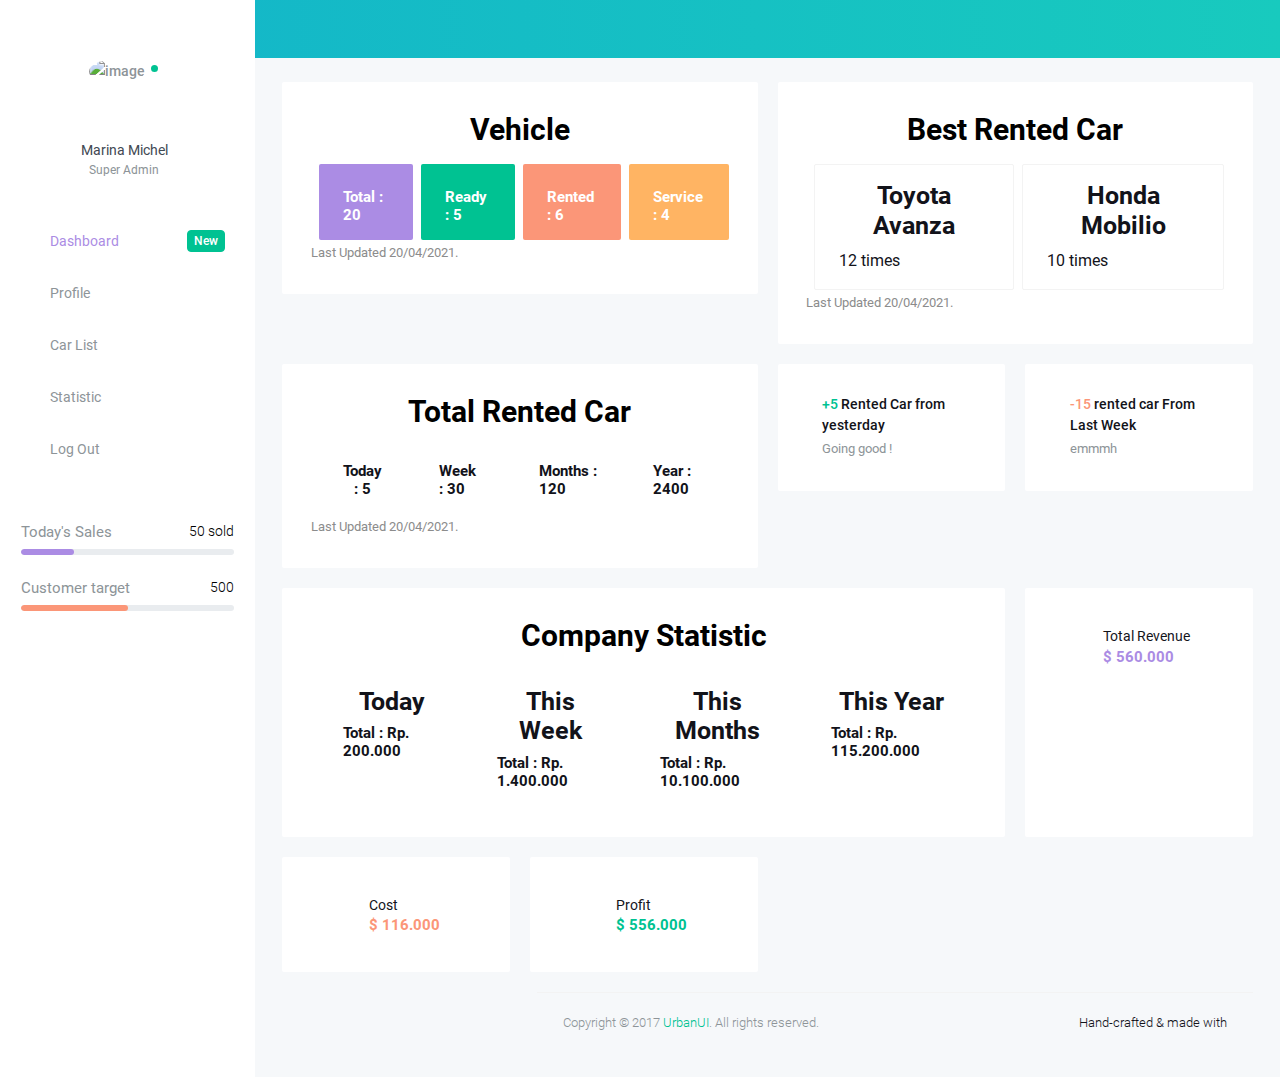
==== index.html @ 33c255e0 "second commit" ====
<!DOCTYPE html>
<html lang="en">

<head>
  <!-- Required meta tags -->
  <meta charset="utf-8">
  <meta name="viewport" content="width=device-width, initial-scale=1, shrink-to-fit=no">
  <title>IO-Track</title>
  <!-- plugins:css -->
  <link rel="stylesheet" href="node_modules/mdi/css/materialdesignicons.min.css">
  <link rel="stylesheet" href="node_modules/simple-line-icons/css/simple-line-icons.css">
  <link rel="stylesheet" href="node_modules/flag-icon-css/css/flag-icon.min.css">
  <link rel="stylesheet" href="node_modules/perfect-scrollbar/dist/css/perfect-scrollbar.min.css">
  <!-- endinject -->
  <!-- plugin css for this page -->
  <link rel="stylesheet" href="node_modules/font-awesome/css/font-awesome.min.css" />
  <link rel="stylesheet" href="node_modules/jquery-bar-rating/dist/themes/fontawesome-stars.css">
  <link rel="stylesheet" href="https://use.fontawesome.com/releases/v5.15.3/css/all.css" 
  integrity="sha384-SZXxX4whJ79/gErwcOYf+zWLeJdY/qpuqC4cAa9rOGUstPomtqpuNWT9wdPEn2fk" crossorigin="anonymous">
  <!-- End plugin css for this page -->
  <!-- inject:css -->
  <link rel="stylesheet" href="css/style.css">
  <!-- endinject -->
  <link rel="shortcut icon" href="images/favicon.png" />
</head>
<body>
  <div class="container-scroller">
    <!-- partial:partials/_navbar.html -->
    <nav class="navbar col-lg-12 col-12 p-0 fixed-top d-flex flex-row">
      <div class="text-center navbar-brand-wrapper d-flex align-items-top justify-content-center">
        <a class="navbar-brand brand-logo" href="index.html"><h2>IO Track</h2></a>
        <a class="navbar-brand brand-logo-mini" href="index.html"><h2>IO</h2></a>
      </div>
    </nav>
    <!-- partial -->
    <div class="container-fluid page-body-wrapper">
      <div class="row row-offcanvas row-offcanvas-right">
        <!-- partial:partials/_settings-panel.html -->

        <!-- partial -->
        <!-- partial:partials/_sidebar.html -->
        <nav class="sidebar sidebar-offcanvas" id="sidebar">
          <ul class="nav">
            <li class="nav-item nav-profile">
              <div class="nav-link">
                <div class="profile-image">
                  <img src="http://via.placeholder.com/100x100/f4f4f4/000000" alt="image"/>
                  <span class="online-status online"></span> <!--change class online to offline or busy as needed-->
                </div>
                <div class="profile-name">
                  <p class="name">
                    Marina Michel
                  </p>
                  <p class="designation">
                    Super Admin
                  </p>
                </div>
              </div>
            </li>
            <li class="nav-item">
              <a class="nav-link" href="index.html">
                <i class="icon-rocket menu-icon"></i>
                <span class="menu-title text-info">Dashboard</span>
                <span class="badge badge-success">New</span>
              </a>
            </li>
            <li class="nav-item">
              <a class="nav-link" href="pages/ui-features/notifications.html">
                <i class="icon-bell menu-icon"></i>
                <span class="menu-title">Profile</span>
              </a>
            </li>
            <li class="nav-item">
              <a class="nav-link" href="pages/ui-features/notifications.html">
                <i class="icon-bell menu-icon"></i>
                <span class="menu-title">Car List</span>
              </a>
            </li>
            <li class="nav-item">
              <a class="nav-link" href="pages/ui-features/notifications.html">
                <i class="icon-bell menu-icon"></i>
                <span class="menu-title">Statistic</span>
              </a>
            </li>
            <li class="nav-item">
              <a class="nav-link" href="pages/ui-features/notifications.html">
                <i class="icon-bell menu-icon"></i>
                <span class="menu-title">Log Out</span>
              </a>
            </li>
            <li class="mt-4 nav-item nav-progress">
              <h6 class="nav-progress-heading mt-4 font-weight-normal">
                Today's Sales
                <span class="nav-progress-sub-heading">
                  50 sold
                </span>
              </h6>
              <div class="progress progress-sm">
                <div class="progress-bar bg-info" role="progressbar" style="width: 25%" aria-valuenow="25" aria-valuemin="0" aria-valuemax="100"></div>
              </div>
              <h6 class="nav-progress-heading mt-4 font-weight-normal">
                Customer target
                <span class="nav-progress-sub-heading">
                  500
                </span>
              </h6>
              <div class="progress progress-sm">
                <div class="progress-bar bg-danger" role="progressbar" style="width: 50%" aria-valuenow="50" aria-valuemin="0" aria-valuemax="100"></div>
              </div>
            </li>
          </ul>
        </nav>
        <!-- partial -->
        <div class="content-wrapper">
        
        <div class="row">

        <!-- Vehicle Card Start -->
          <div class="col-sm grid-margin">
            <div class="card">
              <div class="card-body">
                <h2 class="card-title mb-0 text-center">Vehicle</h2>
                <div class="d-flex justify-content-between align-items-center">
                  <div class="d-inline-block pt-3">
                    <div class="d-lg-flex">

                      <div class="card bg-info ml-2 text-white py-3 px-4">
                        <h2 class="text-center"><i class="fas fa-server"></i></h2>
                        <h6 class="mb-0">Total : 20</h6>
                        <div class="d-flex align-items-center ml-lg-2">
                          <i class="mdi mdi-clock text-muted"></i>
                        </div>
                     </div>
                      <div class="card bg-success ml-2 text-white py-3 px-4">
                        <h2 class="text-center"><i class="fas fa-car-side"></i></h2>
                        <h6 class="mb-0">Ready : 5</h6>
                      <div class="d-flex align-items-center ml-lg-2">
                        <i class="mdi mdi-clock text-muted"></i>  
                      </div>
                      </div>
                      <div class="card bg-danger ml-2 text-white py-3 px-4">
                        <h2 class="text-center"><i class="fas fa-bookmark"></i></h2>
                        <h6 class="mb-0">Rented : 6</h6>
                      <div class="d-flex align-items-center ml-lg-2">
                        <i class="mdi mdi-clock text-muted"></i>  
                      </div>
                      </div>
                      <div class="card bg-warning ml-2 text-white py-3 px-4">
                        <h2 class="text-center"><i class="fas fa-wrench"></i></h2>
                        <h6 class="mb-0">Service : 4</h6>
                      <div class="d-flex align-items-center ml-lg-2">
                        <i class="mdi mdi-clock text-muted"></i>  
                      </div>
                      </div>
                   
                    </div>
                    <small class="text-gray">Last Updated 20/04/2021.</small>
                  </div>
                </div>
              </div>
            </div>
          </div>
          <div class="col-sm grid-margin">
            <div class="card">
              <div class="card-body">
                <h2 class="card-title mb-0 text-center">Best Rented Car</h2>
                <div class="d-flex justify-content-between align-items-center">
                  <div class="d-inline-block pt-3">
                    <div class="d-lg-flex">

                      <div class="card border border-red ml-2 py-3 px-4">
                        <h3 class="text-center">Toyota Avanza</h3>
                        <h7 class="mb-0">12 times</h7>
                        <div class="d-flex align-items-center ml-lg-2">
                          <i class="mdi mdi-clock text-muted"></i>
                        </div>
                      </div>
                      <div class="card border border-red ml-2 py-3 px-4">
                        <h3 class="text-center">Honda Mobilio</h3>
                        <h7 class="mb-0">10 times</h7>
                        <div class="d-flex align-items-center ml-lg-2">
                         <i class="mdi mdi-clock text-muted"></i>
                       </div>
                      </div>
                   
                    </div>
                    <small class="text-gray">Last Updated 20/04/2021.</small>
                  </div>
                </div>
              </div>
            </div>
          </div>
          <div class="col-sm grid-margin">
            <div class="card">
              <div class="card-body">
                <h2 class="card-title mb-0 text-center">Total Rented Car</h2>
                <div class="d-flex justify-content-between ">
                  <div class="d-inline-block pt-3">
                    <div class="d-lg-flex">

                      <div class="card ml-2 py-3 px-4 text-center">
                        
                        <h6 class="mb-0">Today : 5</h6>
                        <div class="d-flex align-items-center ml-lg-2">
                         
                        </div>
                     </div>
                      <div class="card ml-2 py-3 px-4">
                        
                        <h6 class="mb-0">Week : 30</h6>
                      <div class="d-flex align-items-center ml-lg-2">
                       
                      </div>
                      </div>
                      <div class="card ml-2 py-3 px-4">
                      
                        <h6 class="mb-0">Months : 120</h6>
                      <div class="d-flex align-items-center ml-lg-2">
                      
                      </div>
                      </div>
                      <div class="card ml-2 py-3 px-4">
            
                        <h6 class="mb-0">Year : 2400</h6>
                      <div class="d-flex align-items-center ml-lg-2">
                        
                      </div>
                      </div>
                   
                    </div>
                    <small class="text-gray">Last Updated 20/04/2021.</small>
                  </div>
                </div>
              </div>
            </div>
          </div>
          <div class="col-md-6 col-lg-3 grid-margin">
            <div class="card">
              <div class="card-body">
                <div class="wrapper d-md-flex align-items-center justify-content-center text-center text-md-left">
                  <i class="mdi mdi-linkedin icon-lg text-linkedin"></i>
                  <div class="wrapper ml-md-3">
                    <p class="mb-0 font-weight-medium"><span class="text-success">+5</span> Rented Car from yesterday</p>
                    <small class="text-muted mb-0">Going good !</small>
                  </div>
                </div>
              </div>
            </div>
          </div>
          <div class="col-md-6 col-lg-3 grid-margin">
            <div class="card">
              <div class="card-body">
                <div class="wrapper d-md-flex align-items-center justify-content-center text-center text-md-left">
                  <i class="mdi mdi-linkedin icon-lg text-linkedin"></i>
                  <div class="wrapper ml-md-3">
                    <p class="mb-0 font-weight-medium"><span class="text-danger">-15</span> rented car From Last Week</p>
                    <small class="text-muted mb-0">emmmh</small>
                  </div>
                </div>
              </div>
            </div>
          </div>
        <div class="col-sm grid-margin">
          <div class="card">
            <div class="card-body">
              <h2 class="card-title mb-0 text-center">Company Statistic</h2>
              <div class="d-flex justify-content-between align-items-center">
                <div class="d-inline-block pt-3">
                  <div class="d-lg-flex">

                    <div class="card ml-2 py-3 px-4">
                      <h3 class="text-center">Today</h3>
                      <h6 class="mb-0">Total : Rp. 200.000</h6>
                      <div class="d-flex align-items-center ml-lg-2">
                        <i class="mdi mdi-clock text-muted"></i>
                      </div>
                    </div>
                    <div class="card ml-2 py-3 px-4">
                      <h3 class="text-center">This Week</h3>
                      <h6 class="mb-0">Total : Rp. 1.400.000</h6>
                      <div class="d-flex align-items-center ml-lg-2">
                        <i class="mdi mdi-clock text-muted"></i>
                      </div>
                    </div>
                    <div class="card ml-2 py-3 px-4">
                      <h3 class="text-center">This Months</h3>
                      <h6 class="mb-0">Total : Rp. 10.100.000</h6>
                      <div class="d-flex align-items-center ml-lg-2">
                        <i class="mdi mdi-clock text-muted"></i>
                      </div>
                    </div>
                    <div class="card ml-2 py-3 px-4">
                      <h3 class="text-center">This Year</h3>
                      <h6 class="mb-0">Total : Rp. 115.200.000</h6>
                      <div class="d-flex align-items-center ml-lg-2">
                        <i class="mdi mdi-clock text-muted"></i>
                      </div>
                    </div>
                  
                </div>
              </div>
            </div>
          </div>
        </div>

        </div>

        <div class="col-md-6 col-lg-3 grid-margin stretch-card">
          <div class="card">
            <div class="card-body">
              <div class="d-flex align-items-center justify-content-md-center">
                <i class="mdi mdi-chart-line-stacked icon-lg text-danger"></i>
                <div class="ml-3">
                  <h2><i class="fas fa-dollar-sign"></i></h2>
                  <p class="mb-0">Total Revenue</p>
                  <h6 class="text-info">$ 560.000</h6>
                </div>
              </div>
            </div>
          </div>
        </div>
        <div class="col-md-6 col-lg-3 grid-margin stretch-card">
          <div class="card">
            <div class="card-body">
              <div class="d-flex align-items-center justify-content-md-center">
                <i class="mdi mdi-chart-line-stacked icon-lg text-danger"></i>
                <div class="ml-3">
                  <h2><i class="fas fa-dollar-sign"></i></h2>
                  <p class="mb-0">Cost</p>
                  <h6 class="text-danger">$ 116.000</h6>
                </div>
              </div>
            </div>
          </div>
        </div>
        <div class="col-md-6 col-lg-3 grid-margin stretch-card">
          <div class="card">
            <div class="card-body">
              <div class="d-flex align-items-center justify-content-md-center">
                <i class="mdi mdi-chart-line-stacked icon-lg text-danger"></i>
                <div class="ml-3">
                  <h2><i class="fas fa-dollar-sign"></i></h2>
                  <p class="mb-0">Profit</p>
                  <h6 class="text-success">$ 556.000</h6>
                </div>
              </div>
            </div>
          </div>
        </div>
        <!-- Vehicle Card End -->
        </div>
        <!-- content-wrapper ends -->
        <!-- partial:partials/_footer.html -->
        <footer class="footer">
          <div class="container-fluid clearfix">
            <span class="text-muted d-block text-center text-sm-left d-sm-inline-block">Copyright © 2017 <a href="#">UrbanUI</a>. All rights reserved.</span>
            <span class="float-none float-sm-right d-block mt-1 mt-sm-0 text-center">Hand-crafted & made with <i class="mdi mdi-heart text-danger"></i></span>
          </div>
        </footer>
        <!-- partial -->
      </div>
      <!-- row-offcanvas ends -->
    </div>
    <!-- page-body-wrapper ends -->
  </div>
  <!-- container-scroller -->

  <!-- plugins:js -->
  <script src="node_modules/jquery/dist/jquery.min.js"></script>
  <script src="node_modules/popper.js/dist/umd/popper.min.js"></script>
  <script src="node_modules/bootstrap/dist/js/bootstrap.min.js"></script>
  <script src="node_modules/perfect-scrollbar/dist/js/perfect-scrollbar.jquery.min.js"></script>
  <!-- endinject -->
  <!-- Plugin js for this page-->
  <script src="node_modules/jquery-bar-rating/dist/jquery.barrating.min.js"></script>
  <script src="node_modules/chart.js/dist/Chart.min.js"></script>
  <script src="node_modules/raphael/raphael.min.js"></script>
  <script src="node_modules/morris.js/morris.min.js"></script>
  <script src="node_modules/jquery-sparkline/jquery.sparkline.min.js"></script>
  <!-- End plugin js for this page-->
  <!-- inject:js -->
  <script src="js/off-canvas.js"></script>
  <script src="js/hoverable-collapse.js"></script>
  <script src="js/misc.js"></script>
  <script src="js/settings.js"></script>
  <script src="js/todolist.js"></script>
  <!-- endinject -->
  <!-- Custom js for this page-->
  <script src="js/dashboard.js"></script>
  <!-- End custom js for this page-->
</body>

</html>
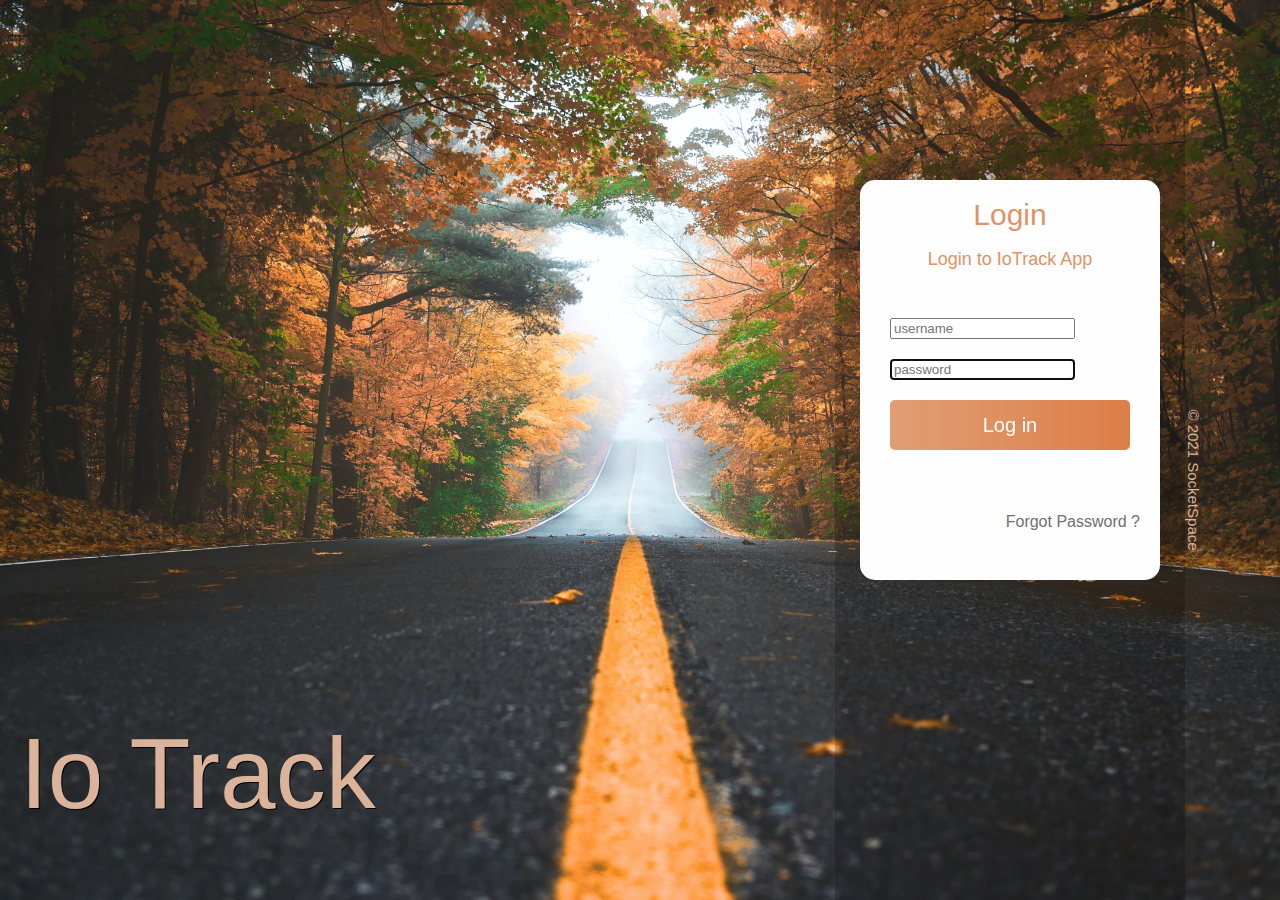
==== commit 202f80bc: "coba" ====
--- a/index.html
+++ b/index.html
@@ -1,393 +1,55 @@
 <!DOCTYPE html>
 <html lang="en">
+<head>
+    <meta charset="UTF-8">
+    <meta http-equiv="X-UA-Compatible" content="IE=edge">
+    <meta name="viewport" content="width=device-width, initial-scale=1.0">
+    <title>IO Track</title>
+    <link rel="stylesheet" href="style/style.css">
+    <link rel="stylesheet" href="style/responsive.css">
+    
+    <!-- Bootstrap -->
+    <link href="https://cdn.jsdelivr.net/npm/bootstrap@5.0.0-beta3/dist/css/bootstrap.min.css" rel="stylesheet" integrity="sha384-eOJMYsd53ii+scO/bJGFsiCZc+5NDVN2yr8+0RDqr0Ql0h+rP48ckxlpbzKgwra6" crossorigin="anonymous">
 
-<head>
-  <!-- Required meta tags -->
-  <meta charset="utf-8">
-  <meta name="viewport" content="width=device-width, initial-scale=1, shrink-to-fit=no">
-  <title>IO-Track</title>
-  <!-- plugins:css -->
-  <link rel="stylesheet" href="node_modules/mdi/css/materialdesignicons.min.css">
-  <link rel="stylesheet" href="node_modules/simple-line-icons/css/simple-line-icons.css">
-  <link rel="stylesheet" href="node_modules/flag-icon-css/css/flag-icon.min.css">
-  <link rel="stylesheet" href="node_modules/perfect-scrollbar/dist/css/perfect-scrollbar.min.css">
-  <!-- endinject -->
-  <!-- plugin css for this page -->
-  <link rel="stylesheet" href="node_modules/font-awesome/css/font-awesome.min.css" />
-  <link rel="stylesheet" href="node_modules/jquery-bar-rating/dist/themes/fontawesome-stars.css">
-  <link rel="stylesheet" href="https://use.fontawesome.com/releases/v5.15.3/css/all.css" 
-  integrity="sha384-SZXxX4whJ79/gErwcOYf+zWLeJdY/qpuqC4cAa9rOGUstPomtqpuNWT9wdPEn2fk" crossorigin="anonymous">
-  <!-- End plugin css for this page -->
-  <!-- inject:css -->
-  <link rel="stylesheet" href="css/style.css">
-  <!-- endinject -->
-  <link rel="shortcut icon" href="images/favicon.png" />
+    <style>
+        html, body {
+            height: 100%;
+            margin: 0;
+        }
+    </style>
+	
 </head>
 <body>
-  <div class="container-scroller">
-    <!-- partial:partials/_navbar.html -->
-    <nav class="navbar col-lg-12 col-12 p-0 fixed-top d-flex flex-row">
-      <div class="text-center navbar-brand-wrapper d-flex align-items-top justify-content-center">
-        <a class="navbar-brand brand-logo" href="index.html"><h2>IO Track</h2></a>
-        <a class="navbar-brand brand-logo-mini" href="index.html"><h2>IO</h2></a>
-      </div>
-    </nav>
-    <!-- partial -->
-    <div class="container-fluid page-body-wrapper">
-      <div class="row row-offcanvas row-offcanvas-right">
-        <!-- partial:partials/_settings-panel.html -->
+    <div class="background">
+    	<div class="title">
+    		<h1 class="project">Io Track</h1>
+    	</div>
 
-        <!-- partial -->
-        <!-- partial:partials/_sidebar.html -->
-        <nav class="sidebar sidebar-offcanvas" id="sidebar">
-          <ul class="nav">
-            <li class="nav-item nav-profile">
-              <div class="nav-link">
-                <div class="profile-image">
-                  <img src="http://via.placeholder.com/100x100/f4f4f4/000000" alt="image"/>
-                  <span class="online-status online"></span> <!--change class online to offline or busy as needed-->
-                </div>
-                <div class="profile-name">
-                  <p class="name">
-                    Marina Michel
-                  </p>
-                  <p class="designation">
-                    Super Admin
-                  </p>
-                </div>
-              </div>
-            </li>
-            <li class="nav-item">
-              <a class="nav-link" href="index.html">
-                <i class="icon-rocket menu-icon"></i>
-                <span class="menu-title text-info">Dashboard</span>
-                <span class="badge badge-success">New</span>
-              </a>
-            </li>
-            <li class="nav-item">
-              <a class="nav-link" href="pages/ui-features/notifications.html">
-                <i class="icon-bell menu-icon"></i>
-                <span class="menu-title">Profile</span>
-              </a>
-            </li>
-            <li class="nav-item">
-              <a class="nav-link" href="pages/ui-features/notifications.html">
-                <i class="icon-bell menu-icon"></i>
-                <span class="menu-title">Car List</span>
-              </a>
-            </li>
-            <li class="nav-item">
-              <a class="nav-link" href="pages/ui-features/notifications.html">
-                <i class="icon-bell menu-icon"></i>
-                <span class="menu-title">Statistic</span>
-              </a>
-            </li>
-            <li class="nav-item">
-              <a class="nav-link" href="pages/ui-features/notifications.html">
-                <i class="icon-bell menu-icon"></i>
-                <span class="menu-title">Log Out</span>
-              </a>
-            </li>
-            <li class="mt-4 nav-item nav-progress">
-              <h6 class="nav-progress-heading mt-4 font-weight-normal">
-                Today's Sales
-                <span class="nav-progress-sub-heading">
-                  50 sold
-                </span>
-              </h6>
-              <div class="progress progress-sm">
-                <div class="progress-bar bg-info" role="progressbar" style="width: 25%" aria-valuenow="25" aria-valuemin="0" aria-valuemax="100"></div>
-              </div>
-              <h6 class="nav-progress-heading mt-4 font-weight-normal">
-                Customer target
-                <span class="nav-progress-sub-heading">
-                  500
-                </span>
-              </h6>
-              <div class="progress progress-sm">
-                <div class="progress-bar bg-danger" role="progressbar" style="width: 50%" aria-valuenow="50" aria-valuemin="0" aria-valuemax="100"></div>
-              </div>
-            </li>
-          </ul>
-        </nav>
-        <!-- partial -->
-        <div class="content-wrapper">
-        
-        <div class="row">
+    	<div class="screen">
+    	</div>
 
-        <!-- Vehicle Card Start -->
-          <div class="col-sm grid-margin">
-            <div class="card">
-              <div class="card-body">
-                <h2 class="card-title mb-0 text-center">Vehicle</h2>
-                <div class="d-flex justify-content-between align-items-center">
-                  <div class="d-inline-block pt-3">
-                    <div class="d-lg-flex">
+    	<p class="copyright-text">&copy; 2021 SocketSpace</p>
 
-                      <div class="card bg-info ml-2 text-white py-3 px-4">
-                        <h2 class="text-center"><i class="fas fa-server"></i></h2>
-                        <h6 class="mb-0">Total : 20</h6>
-                        <div class="d-flex align-items-center ml-lg-2">
-                          <i class="mdi mdi-clock text-muted"></i>
-                        </div>
-                     </div>
-                      <div class="card bg-success ml-2 text-white py-3 px-4">
-                        <h2 class="text-center"><i class="fas fa-car-side"></i></h2>
-                        <h6 class="mb-0">Ready : 5</h6>
-                      <div class="d-flex align-items-center ml-lg-2">
-                        <i class="mdi mdi-clock text-muted"></i>  
-                      </div>
-                      </div>
-                      <div class="card bg-danger ml-2 text-white py-3 px-4">
-                        <h2 class="text-center"><i class="fas fa-bookmark"></i></h2>
-                        <h6 class="mb-0">Rented : 6</h6>
-                      <div class="d-flex align-items-center ml-lg-2">
-                        <i class="mdi mdi-clock text-muted"></i>  
-                      </div>
-                      </div>
-                      <div class="card bg-warning ml-2 text-white py-3 px-4">
-                        <h2 class="text-center"><i class="fas fa-wrench"></i></h2>
-                        <h6 class="mb-0">Service : 4</h6>
-                      <div class="d-flex align-items-center ml-lg-2">
-                        <i class="mdi mdi-clock text-muted"></i>  
-                      </div>
-                      </div>
-                   
-                    </div>
-                    <small class="text-gray">Last Updated 20/04/2021.</small>
-                  </div>
-                </div>
-              </div>
-            </div>
-          </div>
-          <div class="col-sm grid-margin">
-            <div class="card">
-              <div class="card-body">
-                <h2 class="card-title mb-0 text-center">Best Rented Car</h2>
-                <div class="d-flex justify-content-between align-items-center">
-                  <div class="d-inline-block pt-3">
-                    <div class="d-lg-flex">
+    	<div class="form-container">
+    		<h2 class="page-title">
+    			Login
+    		</h2>
+    		<h4 class="desc">
+    			Login to IoTrack App
+    		</h4>
+    		<form class="form-signin" method="get" action="dashboard.html">
+                <input type="text" class="form-control" placeholder="username" required>
+                <input type="text" class="form-control" placeholder="password" required autofocus>
+                <button class="submit-btn" type="submit">
+                Log in</button>
+            </form>
+            <a class = "forgot" href="fpass.html">Forgot Password ?</a>
+    	</div>
+    	
+    </div>
 
-                      <div class="card border border-red ml-2 py-3 px-4">
-                        <h3 class="text-center">Toyota Avanza</h3>
-                        <h7 class="mb-0">12 times</h7>
-                        <div class="d-flex align-items-center ml-lg-2">
-                          <i class="mdi mdi-clock text-muted"></i>
-                        </div>
-                      </div>
-                      <div class="card border border-red ml-2 py-3 px-4">
-                        <h3 class="text-center">Honda Mobilio</h3>
-                        <h7 class="mb-0">10 times</h7>
-                        <div class="d-flex align-items-center ml-lg-2">
-                         <i class="mdi mdi-clock text-muted"></i>
-                       </div>
-                      </div>
-                   
-                    </div>
-                    <small class="text-gray">Last Updated 20/04/2021.</small>
-                  </div>
-                </div>
-              </div>
-            </div>
-          </div>
-          <div class="col-sm grid-margin">
-            <div class="card">
-              <div class="card-body">
-                <h2 class="card-title mb-0 text-center">Total Rented Car</h2>
-                <div class="d-flex justify-content-between ">
-                  <div class="d-inline-block pt-3">
-                    <div class="d-lg-flex">
-
-                      <div class="card ml-2 py-3 px-4 text-center">
-                        
-                        <h6 class="mb-0">Today : 5</h6>
-                        <div class="d-flex align-items-center ml-lg-2">
-                         
-                        </div>
-                     </div>
-                      <div class="card ml-2 py-3 px-4">
-                        
-                        <h6 class="mb-0">Week : 30</h6>
-                      <div class="d-flex align-items-center ml-lg-2">
-                       
-                      </div>
-                      </div>
-                      <div class="card ml-2 py-3 px-4">
-                      
-                        <h6 class="mb-0">Months : 120</h6>
-                      <div class="d-flex align-items-center ml-lg-2">
-                      
-                      </div>
-                      </div>
-                      <div class="card ml-2 py-3 px-4">
-            
-                        <h6 class="mb-0">Year : 2400</h6>
-                      <div class="d-flex align-items-center ml-lg-2">
-                        
-                      </div>
-                      </div>
-                   
-                    </div>
-                    <small class="text-gray">Last Updated 20/04/2021.</small>
-                  </div>
-                </div>
-              </div>
-            </div>
-          </div>
-          <div class="col-md-6 col-lg-3 grid-margin">
-            <div class="card">
-              <div class="card-body">
-                <div class="wrapper d-md-flex align-items-center justify-content-center text-center text-md-left">
-                  <i class="mdi mdi-linkedin icon-lg text-linkedin"></i>
-                  <div class="wrapper ml-md-3">
-                    <p class="mb-0 font-weight-medium"><span class="text-success">+5</span> Rented Car from yesterday</p>
-                    <small class="text-muted mb-0">Going good !</small>
-                  </div>
-                </div>
-              </div>
-            </div>
-          </div>
-          <div class="col-md-6 col-lg-3 grid-margin">
-            <div class="card">
-              <div class="card-body">
-                <div class="wrapper d-md-flex align-items-center justify-content-center text-center text-md-left">
-                  <i class="mdi mdi-linkedin icon-lg text-linkedin"></i>
-                  <div class="wrapper ml-md-3">
-                    <p class="mb-0 font-weight-medium"><span class="text-danger">-15</span> rented car From Last Week</p>
-                    <small class="text-muted mb-0">emmmh</small>
-                  </div>
-                </div>
-              </div>
-            </div>
-          </div>
-        <div class="col-sm grid-margin">
-          <div class="card">
-            <div class="card-body">
-              <h2 class="card-title mb-0 text-center">Company Statistic</h2>
-              <div class="d-flex justify-content-between align-items-center">
-                <div class="d-inline-block pt-3">
-                  <div class="d-lg-flex">
-
-                    <div class="card ml-2 py-3 px-4">
-                      <h3 class="text-center">Today</h3>
-                      <h6 class="mb-0">Total : Rp. 200.000</h6>
-                      <div class="d-flex align-items-center ml-lg-2">
-                        <i class="mdi mdi-clock text-muted"></i>
-                      </div>
-                    </div>
-                    <div class="card ml-2 py-3 px-4">
-                      <h3 class="text-center">This Week</h3>
-                      <h6 class="mb-0">Total : Rp. 1.400.000</h6>
-                      <div class="d-flex align-items-center ml-lg-2">
-                        <i class="mdi mdi-clock text-muted"></i>
-                      </div>
-                    </div>
-                    <div class="card ml-2 py-3 px-4">
-                      <h3 class="text-center">This Months</h3>
-                      <h6 class="mb-0">Total : Rp. 10.100.000</h6>
-                      <div class="d-flex align-items-center ml-lg-2">
-                        <i class="mdi mdi-clock text-muted"></i>
-                      </div>
-                    </div>
-                    <div class="card ml-2 py-3 px-4">
-                      <h3 class="text-center">This Year</h3>
-                      <h6 class="mb-0">Total : Rp. 115.200.000</h6>
-                      <div class="d-flex align-items-center ml-lg-2">
-                        <i class="mdi mdi-clock text-muted"></i>
-                      </div>
-                    </div>
-                  
-                </div>
-              </div>
-            </div>
-          </div>
-        </div>
-
-        </div>
-
-        <div class="col-md-6 col-lg-3 grid-margin stretch-card">
-          <div class="card">
-            <div class="card-body">
-              <div class="d-flex align-items-center justify-content-md-center">
-                <i class="mdi mdi-chart-line-stacked icon-lg text-danger"></i>
-                <div class="ml-3">
-                  <h2><i class="fas fa-dollar-sign"></i></h2>
-                  <p class="mb-0">Total Revenue</p>
-                  <h6 class="text-info">$ 560.000</h6>
-                </div>
-              </div>
-            </div>
-          </div>
-        </div>
-        <div class="col-md-6 col-lg-3 grid-margin stretch-card">
-          <div class="card">
-            <div class="card-body">
-              <div class="d-flex align-items-center justify-content-md-center">
-                <i class="mdi mdi-chart-line-stacked icon-lg text-danger"></i>
-                <div class="ml-3">
-                  <h2><i class="fas fa-dollar-sign"></i></h2>
-                  <p class="mb-0">Cost</p>
-                  <h6 class="text-danger">$ 116.000</h6>
-                </div>
-              </div>
-            </div>
-          </div>
-        </div>
-        <div class="col-md-6 col-lg-3 grid-margin stretch-card">
-          <div class="card">
-            <div class="card-body">
-              <div class="d-flex align-items-center justify-content-md-center">
-                <i class="mdi mdi-chart-line-stacked icon-lg text-danger"></i>
-                <div class="ml-3">
-                  <h2><i class="fas fa-dollar-sign"></i></h2>
-                  <p class="mb-0">Profit</p>
-                  <h6 class="text-success">$ 556.000</h6>
-                </div>
-              </div>
-            </div>
-          </div>
-        </div>
-        <!-- Vehicle Card End -->
-        </div>
-        <!-- content-wrapper ends -->
-        <!-- partial:partials/_footer.html -->
-        <footer class="footer">
-          <div class="container-fluid clearfix">
-            <span class="text-muted d-block text-center text-sm-left d-sm-inline-block">Copyright © 2017 <a href="#">UrbanUI</a>. All rights reserved.</span>
-            <span class="float-none float-sm-right d-block mt-1 mt-sm-0 text-center">Hand-crafted & made with <i class="mdi mdi-heart text-danger"></i></span>
-          </div>
-        </footer>
-        <!-- partial -->
-      </div>
-      <!-- row-offcanvas ends -->
-    </div>
-    <!-- page-body-wrapper ends -->
-  </div>
-  <!-- container-scroller -->
-
-  <!-- plugins:js -->
-  <script src="node_modules/jquery/dist/jquery.min.js"></script>
-  <script src="node_modules/popper.js/dist/umd/popper.min.js"></script>
-  <script src="node_modules/bootstrap/dist/js/bootstrap.min.js"></script>
-  <script src="node_modules/perfect-scrollbar/dist/js/perfect-scrollbar.jquery.min.js"></script>
-  <!-- endinject -->
-  <!-- Plugin js for this page-->
-  <script src="node_modules/jquery-bar-rating/dist/jquery.barrating.min.js"></script>
-  <script src="node_modules/chart.js/dist/Chart.min.js"></script>
-  <script src="node_modules/raphael/raphael.min.js"></script>
-  <script src="node_modules/morris.js/morris.min.js"></script>
-  <script src="node_modules/jquery-sparkline/jquery.sparkline.min.js"></script>
-  <!-- End plugin js for this page-->
-  <!-- inject:js -->
-  <script src="js/off-canvas.js"></script>
-  <script src="js/hoverable-collapse.js"></script>
-  <script src="js/misc.js"></script>
-  <script src="js/settings.js"></script>
-  <script src="js/todolist.js"></script>
-  <!-- endinject -->
-  <!-- Custom js for this page-->
-  <script src="js/dashboard.js"></script>
-  <!-- End custom js for this page-->
+    <script src="https://cdn.jsdelivr.net/npm/bootstrap@5.0.0-beta3/dist/js/bootstrap.bundle.min.js" integrity="sha384-JEW9xMcG8R+pH31jmWH6WWP0WintQrMb4s7ZOdauHnUtxwoG2vI5DkLtS3qm9Ekf" crossorigin="anonymous"></script>
+    <script src="https://cdn.jsdelivr.net/npm/@popperjs/core@2.9.1/dist/umd/popper.min.js" integrity="sha384-SR1sx49pcuLnqZUnnPwx6FCym0wLsk5JZuNx2bPPENzswTNFaQU1RDvt3wT4gWFG" crossorigin="anonymous"></script>
+	<script src="https://cdn.jsdelivr.net/npm/bootstrap@5.0.0-beta3/dist/js/bootstrap.min.js" integrity="sha384-j0CNLUeiqtyaRmlzUHCPZ+Gy5fQu0dQ6eZ/xAww941Ai1SxSY+0EQqNXNE6DZiVc" crossorigin="anonymous"></script>
 </body>
-
-</html>
+</html>--- a/style/style.css
+++ b/style/style.css
@@ -0,0 +1,570 @@
+/* html, body, div, span, applet, object, iframe,
+h1, h2, h3, h4, h5, h6, p, blockquote, pre,
+a, abbr, acronym, address, big, cite, code,
+del, dfn, em, img, ins, kbd, q, s, samp,
+small, strike, strong, sub, sup, tt, var,
+b, u, i, center,
+dl, dt, dd, ol, ul, li,
+fieldset, form, label, legend,
+table, caption, tbody, tfoot, thead, tr, th, td,
+article, aside, canvas, details, embed, 
+figure, figcaption, footer, header, hgroup, 
+menu, nav, output, ruby, section, summary,
+time, mark, audio, video {
+	margin: 0;
+	padding: 0;
+	border: 0;
+	font-size: 100%;
+	font: inherit;
+	vertical-align: baseline;
+} */
+/* article, aside, details, figcaption, figure, 
+footer, header, hgroup, menu, nav, section {
+	display: block;
+} */
+
+
+body {
+	line-height: 1;
+}
+ol, ul {
+	list-style: none;
+}
+blockquote, q {
+	quotes: none;
+}
+blockquote:before, blockquote:after,
+q:before, q:after {
+	content: '';
+	content: none;
+}
+table {
+	border-collapse: collapse;
+	border-spacing: 0;
+}
+
+
+.cf:before,
+.cf:after {
+    content: " "; 
+    display: table; 
+}
+
+.cf:after {
+    clear: both;
+}
+
+.cf {
+    *zoom: 1;
+}
+
+/* html, body {
+	height: 100%;
+	margin: 0;
+	
+} */
+
+/*Style*/
+
+
+/*Font Style*/
+@import url('https://fonts.googleapis.com/css2?family=Montserrat:wght@100;200;300;500&display=swap');
+
+*:not(i){
+	font-family: 'Montserrat', sans-serif;
+	font-weight: 500;
+}
+
+.background {
+  background-image: url("../img/background.jpg"); /* The image used */
+  background-color: #cccccccc; /* Used if the image is unavailable */
+  height: 100%; /* You must set a specified height */
+  background-position: center; /* Center the image */
+  background-repeat: no-repeat; /* Do not repeat the image */
+  background-size: cover; /* Resize the background image to cover the entire container */
+}
+
+.title {
+	position: absolute;
+	left: 20px;
+	bottom: 10px;
+	color: #DBB39B
+}
+
+.project {
+	font-size: 100px;
+	text-shadow: 1px 1px black;
+}
+
+.form-container {
+	height: 400px;
+	width: 300px;
+	background-color: #fefefe;
+	position: absolute;
+	right: 120px;
+	top: 20%;
+	border-radius: 15px;
+}
+
+.page-title{
+	color: #DE9366;
+	font-weight: 500px;
+	text-align: center;
+	margin: 20px auto;
+	font-size: 30px;
+}
+
+.desc{
+	color: #DE9366;
+	font-weight: 100px;
+	text-align: center;
+	font-size: 18px;
+	margin:2px auto;
+}
+
+.form-signin {
+	color: #DE9366;
+	width: 80%;
+	align-items: center;
+	margin: 50px auto 10px;
+}
+
+.form-control {
+	margin-bottom: 20px;
+}
+
+.form-control:focus{
+	border-color: #5cb85c;  
+	box-shadow: none; 
+	-webkit-box-shadow: none;
+} 
+.has-error .form-control:focus{
+	box-shadow: none; -webkit-box-shadow: none;
+}
+
+#myStats th, #myHistory th, #my-car-list th{
+	cursor: pointer;
+}
+
+.submit-btn {
+	font-size: 20px;
+	color: #fff;
+	opacity: 0.9;
+	border-radius: 5px;
+	height: 50px;
+	width: 100%;
+	border: none;
+	cursor: pointer;
+	background-image: linear-gradient(to right, #DE9366, #D97134);
+	transition: all 0.3s ease;
+}
+
+.submit-btn:hover {
+	background-image: linear-gradient(to right, #D97134,  #DE9366);
+	opacity: 1;
+}
+
+a.back-btn{
+	margin:5px auto;
+	text-align: center;  
+	text-decoration: none;
+	line-height: 50px;
+	opacity: 0.9;
+	display: block;
+	font-size: 20px;
+	color: #fff;
+	opacity: 0.9;
+	border-radius: 5px;
+	height: 50px;
+	width: 80%;
+	border: none;
+	cursor: pointer;
+	background-image: linear-gradient(to right, #DE9366, #D97134);
+	transition: all 0.3s ease;
+}
+
+a.back-btn:hover{
+	background-image: linear-gradient(to right, #D97134,  #DE9366);
+	opacity: 1;
+	color: #fff;
+}
+
+.forgot{
+	text-decoration: none;
+	color: #707070;
+	position: absolute;
+	right: 20px;
+	bottom: 50px;
+	text-align: right;
+	transition: all 0.3s ease;
+}
+
+.forgot:hover{
+	color: #DE9366;
+}
+
+.screen {
+	width: 350px;
+	height: 100%;
+	background-color: black;
+	position: absolute;
+	right: 95px;
+	opacity: 0.2;
+}
+
+.copyright-text {
+	position: absolute;
+	top: 50%;
+	font-size: 15px;
+	color: #DBB39B;
+	transform: translateY(50%) rotate(90deg);
+	right: 16px;
+}
+
+/* Navbar */
+
+
+
+/* Images Konten */
+.carousel-caption h1 {
+	font-size: 100px;
+}
+
+/* Sub-title */
+
+.subtitle{
+	height: 60px;
+	display: flex;
+	background-color: rgba(189, 108, 60, 0.6);
+	justify-content: center;
+	align-items: center;
+	position: sticky;
+	top: 0;
+	z-index: 999;
+	margin-bottom: 30px;
+}
+
+
+.container-fluid {
+	/* background-color: rgba(189, 108, 60, 0.6); */
+	z-index: 999;
+	margin-bottom: 30px;
+	padding-top: 5px;
+	padding-bottom: 5px;	
+}
+
+#myFilter.form-control{
+	max-width: 70%;
+	height: 30px;
+}
+
+.col-title{
+	font-weight: 700;
+	text-align: center;
+}
+
+.col-heading{
+	margin: auto;
+	font-weight: 500;
+}
+
+.sub-nav{
+	display: flex;
+	align-items: center;
+	list-style: none;
+	text-align: center;
+}
+
+.sub-nav input{
+	margin: auto;
+}
+
+.filter-item{
+	color: #131313;
+	align-items: center;
+	opacity: 0.6;
+	text-decoration: none;
+	padding: 0 1rem;
+	height: 100%;
+	cursor: pointer;
+	margin: auto;
+}
+
+.filter-item:hover{
+	color: #ffb463;
+	opacity: 0.8;
+	transition: all 0.3s ease;
+}
+
+.filter-active{
+	color: #ffb463;
+	opacity: 1;
+}
+
+/* Dropdown Button */
+
+
+
+/* Upload Avatar */
+
+
+.avatar-upload {
+	position: relative;
+	max-width: 205px;
+	margin-bottom: 10px;
+  }
+.avatar-upload .avatar-edit {
+	position: absolute;
+	right: 29px;
+	z-index: 1;
+	top: 29px;
+  }
+
+.avatar-upload .avatar-edit input {
+	display: none;
+  }
+  
+.avatar-upload .avatar-edit input + label {
+	content: "U";
+	font-family: "sans-serif";
+	color: #fff;
+	display: inline-block;
+	width: 34px;
+	height: 34px;
+	margin-bottom: 0;
+	border-radius: 100%;
+	background: #FFB463;
+	border: 1px solid transparent;
+	box-shadow: 0px 2px 4px 0px rgba(0, 0, 0, 0.12);
+	cursor: pointer;
+	font-weight: normal;
+	transition: all 0.2s ease-in-out;
+  }
+.avatar-upload .avatar-edit input + label:hover {
+	background: #f1f1f1;
+	border-color: #d6d6d6;
+  }
+.avatar-upload .avatar-edit input + label:after {
+	content: "U";
+	font-family: "sans-serif";
+	color: #FFB463;
+	position: absolute;
+	top: 10px;
+	left: 0;
+	right: 0;
+	text-align: center;
+	margin: auto;
+  }
+.avatar-upload .avatar-preview {
+	width: 192px;
+	height: 192px;
+	position: relative;
+	border-radius: 100%;
+	border: 6px solid #F8F8F8;
+	box-shadow: 0px 2px 4px 0px rgba(0, 0, 0, 0.1);
+  }
+.avatar-upload .avatar-preview > div {
+	width: 100%;
+	height: 100%;
+	border-radius: 100%;
+	background-size: cover;
+	background-repeat: no-repeat;
+	background-position: center;
+}
+
+/* Konten */
+
+.border-right{
+	height: 100%;
+	width: 1px;
+	border-right: 1px solid #DBB39B;
+	/* background-color: red; */
+}
+
+.border-bottom{
+	max-width: 100%;
+	height: 1px;
+	border-bottom: 1px solid #DBB39B;
+}
+
+  /* Biodata */
+
+.biodata span {
+	font-weight: bold ;
+}
+
+.biodata li {
+	margin-bottom: 5px;
+}
+
+/* Car List */
+.row .col-sm-3.hide{
+	display: none;
+}
+
+.row .col-sm-3.show{
+	display: block;
+	animation: fadeInTop 0.5s ease;
+}
+
+#my-car-list tr.show{
+	display: table-row;
+	animation: fadeIn 0.5s ease;
+}
+
+@keyframes fadeInTop {
+	0% {
+		opacity: 0;
+	}
+	100%{
+		opacity: 1;
+	}
+}
+
+@keyframes fadeInTop {
+	0% {
+		opacity: 0;
+		transform: translateY(-25px);
+	}
+	100%{
+		opacity: 1;
+		transform: translateY(0px);
+	}
+}
+
+.card-text span{
+	font-weight: bold;
+}
+
+.rented {
+	color: red;
+	font-weight: 600;
+}
+
+.warning {
+	color: yellow;
+	font-weight: 600;
+}
+
+.available {
+	color:green;
+	font-weight: 600;
+}
+
+.card-text li{
+	margin-left: -30px;
+}
+
+.detail-items li{
+	margin-left: -30px;
+}
+
+a.btn-lil{
+	font-size: 18px;
+	display: inline-block;
+	text-decoration: none;
+	text-align: center;
+	color: #fff;
+	opacity: 0.9;
+	border-radius: 5px;
+	height: 30px;
+	width: 30%;
+	border: none;
+	cursor: pointer;
+	background-image: linear-gradient(to right, #DE9366, #D97134);
+	transition: all 0.3s ease;
+}
+
+a.btn-lil:hover{
+	background-image: linear-gradient(to right, #D97134,  #DE9366);
+	opacity: 1;
+	color: #fff;
+}
+
+a.btn-slil{
+	font-size: 12px;
+	display: inline-block;
+	text-decoration: none;
+	text-align: center;
+	color: #fff;
+	opacity: 0.9;
+	border-radius: 5px;
+	height: 30px;
+	width: 30%;
+	line-height: 30px;
+	border: none;
+	cursor: pointer;
+	background-image: linear-gradient(to right, #DE9366, #D97134);
+	transition: all 0.3s ease;
+}
+
+a.btn-slil:hover{
+	background-image: linear-gradient(to right, #D97134,  #DE9366);
+	opacity: 1;
+	color: #fff;
+}
+
+a.btn-xslil{
+	font-size: 12px;
+	display: block;
+	text-decoration: none;
+	text-align: center;
+	color: #fff;
+	opacity: 0.9;
+	border-radius: 5px;
+	height: 30px;
+	width: 10%;
+	line-height: 30px;
+	border: none;
+	cursor: pointer;
+	background-image: linear-gradient(to right, #DE9366, #D97134);
+	transition: all 0.3s ease;
+}
+
+a.btn-xslil:hover{
+	background-image: linear-gradient(to right, #D97134,  #DE9366);
+	opacity: 1;
+	color: #fff;
+}
+
+.chartbox {
+	max-height: 80%;
+	max-width: 80%;
+	/*border: 1px solid rgba(0, 0, 0, 0.5);*/
+}
+
+.hide {
+	display: none;
+}
+
+/* Footer */
+
+.website-rights {
+	color: #fff;
+}
+
+@media screen and (max-width: 820px) {
+
+	#footer-logo {
+		margin-bottom: 2rem;
+	}
+
+	.website-rights {
+		margin-bottom: 2rem;
+	}
+
+	.social-media-wrap {
+		flex-direction: column;
+	}
+}
+
+/* Data Table */
+
+th.sorting::before{
+	visibility: hidden;
+	
+}
+
+th.sorting::After{
+	visibility: hidden;	
+}--- a/style/responsive.css
+++ b/style/responsive.css
@@ -0,0 +1,174 @@
+@media screen and (max-width: 960px) {
+	.project {
+		font-size: 80px;
+	}
+
+	.navbar-container {
+		display: flex;
+		justify-content: space-between;
+		height: 80px;
+		z-index: 1;
+		width: 100%;
+		max-width: 1300px;
+		padding: 0;
+	}
+
+	.navbar-menu {
+		display: grid;
+		grid-template-columns: auto;
+		margin: 0;
+		width: 100%;
+		position: absolute;
+		top: -1000px;
+		opacity: 0;
+		transition: all 0.5s ease;
+		height: 70vh;
+		z-index: -1;
+		background: #131313;
+	}
+
+	.navbar-menu.active {
+		background: rgba(255, 255, 255, 0.6);
+		top: 100%;
+		opacity: 1;
+		transition: all 0.5s ease;
+		z-index: 99;
+		height: 70vh;
+		font-size: 1.6rem;
+	}
+
+	#navbar-logo {
+		padding-left: 25px;
+	}
+
+	.navbar-toggle .bar {
+		width: 25px;
+		height: 3px;
+		margin: 5px auto;
+		transition: all 0.3s ease-in-out;
+		background: #131313;
+	}
+
+	.navbar-item {
+		width: 100%;
+	}
+
+	.navbar-links {
+		text-align: center;
+		padding: 2rem;
+		width: 100%;
+		display: table;
+	}
+
+	#mobile-menu {
+		position: absolute;
+		top: 20%;
+		right: 5%;
+		transform: translate(5%, 20%);
+	}
+
+	.navbar-toggle .bar {
+		display: block;
+		cursor: pointer;
+	}
+
+	#mobile-menu.is-active .bar:nth-child(2) {
+		opacity: 0;
+	}
+
+	#mobile-menu.is-active .bar:nth-child(1) {
+		transform: translateY(8px) rotate(45deg);
+	}
+
+	#mobile-menu.is-active .bar:nth-child(3) {
+		transform: translateY(-8px) rotate(-45deg);
+	}
+
+	.carousel-caption h1{
+		font-size: 40px;
+	}
+
+	.avatar-preview{
+		margin: -30px auto 10px;
+	}
+
+	.avatar-upload label {
+		display: none;
+	}
+
+	/* .sub-nav #myInput, .col-title{
+		display: none;
+	} */
+	
+}
+
+
+@media(max-width: 767px) {
+	.background{
+		max-width: 100%;
+	}
+
+	.project {
+		font-size: 60px;
+	}
+
+	.sub-nav{
+		max-width: 50%;
+	}
+
+	.filter-menu{
+		font-size: 14px;
+	};
+
+}
+
+@media(max-width: 574px) {
+	
+	/* .filter-item, #myFilter{
+		display: none;
+	} */
+	.col-sm.sub-nav{
+		justify-content: center;
+		margin-bottom: 5px;
+	}
+
+	/* .filter-menu{
+		margin-top: 5px;
+	} */
+
+	#myFilter.form-control{
+		width: 100%;
+		height: 30px;
+	}
+
+	.project {
+		font-size: 20px;
+	}
+
+	.form-container {
+		right: 30px;
+	}
+
+	.screen {
+		width: 340px;
+		right:10px
+	}
+	.title {
+		right: 1px;	
+	}
+	.copyright-text {
+		visibility: hidden;		
+	}
+
+	@media(max-width: 320px) {
+		.filter-menu{
+			font-size: 12px;
+		};
+	}
+
+	@media(max-width: 280px){
+		.form-container{
+			width: 260px;
+		}
+	}
+}
